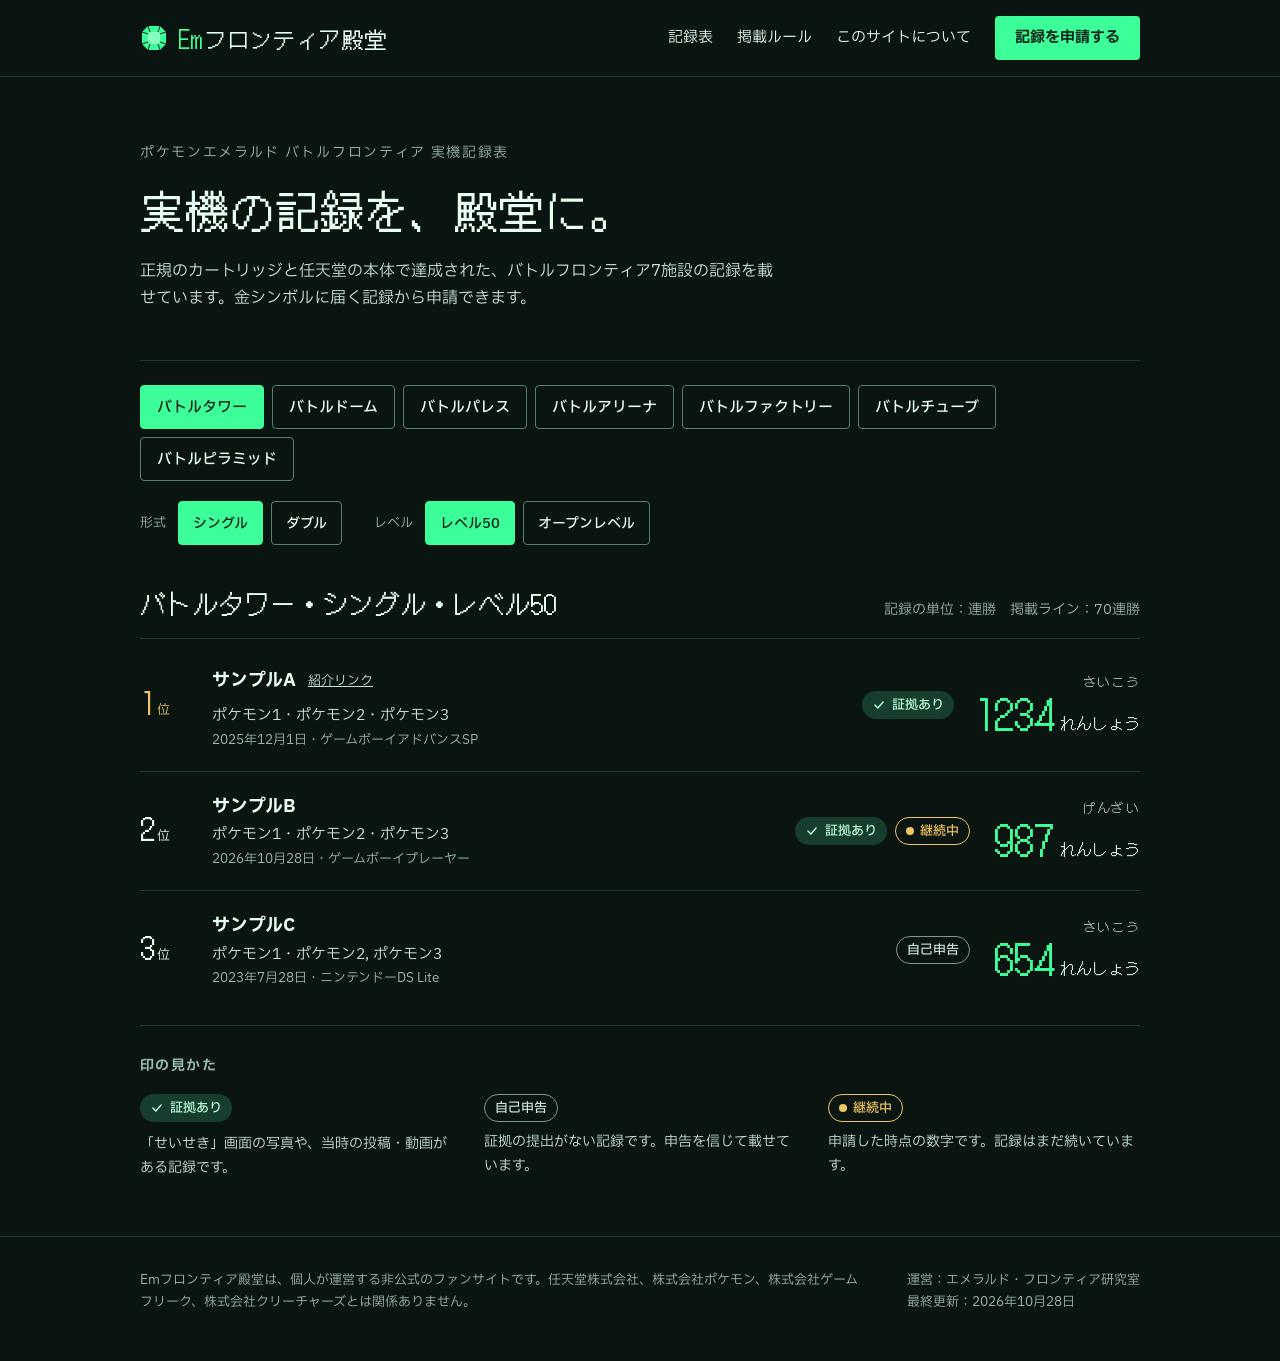
==== index.html @ 22b6093c "Emフロンティア殿堂のサイトを追加 記録表（index.html）、掲載ルール（rules.html）、このサイトについて（about.html）の3ページ。 記録は公開スプレッドシートのCSVから読" ====
<!doctype html>
<html lang="ja">
<head>
<meta charset="utf-8">
<meta name="viewport" content="width=device-width, initial-scale=1">
<title>Emフロンティア殿堂｜ポケモンエメラルド バトルフロンティア 実機記録表</title>
<meta name="description" content="ポケモンエメラルドのバトルフロンティア7施設の、実機での記録を載せる日本語の記録表です。個人が運営する非公式のファンサイトです。">
<link rel="icon" href="data:image/svg+xml,%3Csvg xmlns='http://www.w3.org/2000/svg' viewBox='0 0 28 28'%3E%3Cpolygon points='8,2 20,2 26,8 26,20 20,26 8,26 2,20 2,8' fill='%233CFF9A'/%3E%3Cpolygon points='10,8 18,8 20,10 20,18 18,20 10,20 8,18 8,10' fill='%23E6FFF0' fill-opacity='0.45'/%3E%3Cpath d='M8 2l2 6M20 2l-2 6M26 8l-6 2M26 20l-6-2M20 26l-2-6M8 26l2-6M2 20l6-2M2 8l6 2' stroke='%2306231A' stroke-width='1' fill='none'/%3E%3C/svg%3E">
<link rel="preconnect" href="https://fonts.googleapis.com">
<link rel="preconnect" href="https://fonts.gstatic.com" crossorigin>
<link rel="stylesheet" href="https://fonts.googleapis.com/css2?family=IBM+Plex+Sans+JP:wght@400;500;700&family=DotGothic16&display=swap">
<link rel="stylesheet" href="assets/style.css">
</head>
<body>

<header class="site-header">
  <div class="wrap">
    <a class="wordmark" href="./">
      <svg width="28" height="28" viewBox="0 0 28 28" aria-hidden="true"><polygon points="8,2 20,2 26,8 26,20 20,26 8,26 2,20 2,8" fill="#3CFF9A"></polygon><polygon points="10,8 18,8 20,10 20,18 18,20 10,20 8,18 8,10" fill="#E6FFF0" fill-opacity="0.45"></polygon><path d="M8 2l2 6M20 2l-2 6M26 8l-6 2M26 20l-6-2M20 26l-2-6M8 26l2-6M2 20l6-2M2 8l6 2" stroke="#06231A" stroke-width="1" fill="none"></path></svg>
      <span class="em">Em</span><span class="name">フロンティア殿堂</span>
    </a>
    <nav class="nav" aria-label="メインメニュー">
      <a href="#board" aria-current="page">記録表</a>
      <a href="rules.html">掲載ルール</a>
      <a href="about.html">このサイトについて</a>
      <a class="cta" href="about.html#apply" data-apply>記録を申請する</a>
    </nav>
  </div>
</header>

<main>
  <section class="hero wrap">
    <p class="eyebrow">ポケモンエメラルド バトルフロンティア 実機記録表</p>
    <h1>実機の記録を、殿堂に。</h1>
    <p class="lead">正規のカートリッジと任天堂の本体で達成された、バトルフロンティア7施設の記録を載せています。金シンボルに届く記録から申請できます。</p>
  </section>

  <section class="board wrap" id="board">
    <div class="facilities" role="group" aria-label="施設" id="facility-chips"></div>
    <div class="filters">
      <div class="filter" role="group" aria-label="形式" id="format-filter"><span class="label">形式</span></div>
      <div class="filter" role="group" aria-label="レベル" id="level-filter"><span class="label">レベル</span></div>
    </div>
    <div class="board-head">
      <h2 id="board-title"></h2>
      <p id="board-note"></p>
    </div>
    <ol class="records" id="records"></ol>
    <p class="status" id="status" role="status">読み込み中…</p>
    <noscript><p class="status">記録表を見るには、JavaScriptを有効にしてください。</p></noscript>
    <div class="empty" id="empty" hidden>
      <p class="title">この区分の記録は、まだありません。</p>
      <p class="body" id="empty-body"></p>
      <a href="about.html#apply" data-apply>記録を申請する</a>
    </div>

    <div class="legend">
      <h3>印の見かた</h3>
      <dl>
        <div><dt><span class="badge evidence"><svg width="14" height="14" viewBox="0 0 24 24" fill="none" stroke="currentColor" stroke-width="2.5" stroke-linecap="round" stroke-linejoin="round" aria-hidden="true"><path d="M5 12l5 5 9-10"></path></svg>証拠あり</span></dt><dd>「せいせき」画面の写真や、当時の投稿・動画がある記録です。</dd></div>
        <div><dt><span class="badge self">自己申告</span></dt><dd>証拠の提出がない記録です。申告を信じて載せています。</dd></div>
        <div><dt><span class="badge ongoing"><svg width="8" height="8" viewBox="0 0 8 8" aria-hidden="true"><circle cx="4" cy="4" r="4" fill="currentColor"></circle></svg>継続中</span></dt><dd>申請した時点の数字です。記録はまだ続いています。</dd></div>
      </dl>
    </div>
  </section>
</main>

<footer class="site-footer">
  <div class="wrap">
    <p>Emフロンティア殿堂は、個人が運営する非公式のファンサイトです。任天堂株式会社、株式会社ポケモン、株式会社ゲームフリーク、株式会社クリーチャーズとは関係ありません。</p>
    <div>
      <div>運営：<span data-channel>エメラルド・フロンティア研究室</span></div>
      <div id="updated-row" hidden>最終更新：<span id="updated"></span></div>
    </div>
  </div>
</footer>

<script src="assets/config.js"></script>
<script src="assets/app.js"></script>
</body>
</html>
---- assets/style.css ----
/* ==========================================================================
   Emフロンティア殿堂の見た目。
   前半は design-reference.html（承認済みの見本）の <style> をそのまま移したもの。
   色・文字・余白の値を変えるときは、運営者に確認する。
   ========================================================================== */
:root {
  --ground: #0A1411;
  --line: #1F3A30;
  --text: #E6FFF0;
  --text-2: #C9E4D8;
  --muted: #9BB8AC;
  --accent: #3CFF9A;
  --on-accent: #06231A;
  --gold: #F0C75E;
  --control-line: #55806F;
  --badge-bg: #173D2E;
  --badge-fg: #B8FFD9;
  --badge-line: #7C9A8E;
  --font-dot: 'DotGothic16', sans-serif;
  --font-body: 'IBM Plex Sans JP', sans-serif;
}
* { box-sizing: border-box; }
body { margin: 0; background: var(--ground); color: var(--text); font-family: var(--font-body); line-height: 1.7; }
a { color: var(--text); }
:focus-visible { outline: 2px solid var(--accent); outline-offset: 2px; }
.wrap { max-width: 1040px; margin: 0 auto; padding-left: 20px; padding-right: 20px; }

.site-header { border-bottom: 1px solid var(--line); }
.site-header .wrap { display: flex; flex-wrap: wrap; align-items: center; justify-content: space-between; gap: 12px 24px; padding-top: 16px; padding-bottom: 16px; }
.wordmark { display: flex; align-items: center; gap: 2px; min-height: 44px; text-decoration: none; font-family: var(--font-dot); line-height: 1; }
.wordmark svg { flex: 0 0 auto; margin-right: 8px; }
.wordmark .em { font-size: 24px; color: var(--accent); }
.wordmark .name { font-size: 22px; letter-spacing: 0.04em; }
.nav { display: flex; flex-wrap: wrap; align-items: center; gap: 8px 24px; }
.nav a { display: flex; align-items: center; min-height: 44px; text-decoration: none; font-size: 15px; }
.nav a.cta { padding: 0 20px; border-radius: 4px; background: var(--accent); color: var(--on-accent); font-weight: 700; }

.hero { padding-top: 64px; padding-bottom: 48px; }
.hero .eyebrow { margin: 0 0 16px; font-size: 14px; letter-spacing: 0.12em; color: var(--muted); }
.hero h1 { margin: 0 0 20px; font-family: var(--font-dot); font-size: 44px; line-height: 1.3; font-weight: 400; letter-spacing: 0.02em; }
.hero .lead { margin: 0; max-width: 640px; font-size: 16px; color: var(--text-2); }

.board { padding-bottom: 56px; }
.facilities { display: flex; flex-wrap: wrap; gap: 8px; padding-top: 24px; border-top: 1px solid var(--line); }
.filters { display: flex; flex-wrap: wrap; gap: 12px 32px; margin-top: 20px; }
.filter { display: flex; flex-wrap: wrap; align-items: center; gap: 8px; }
.filter .label { margin-right: 4px; font-size: 13px; color: var(--muted); }
.chip { min-height: 44px; padding: 0 16px; font-family: inherit; font-size: 15px; font-weight: 500; border-radius: 4px; cursor: pointer; background: transparent; color: var(--text); border: 1px solid var(--control-line); }
.filter .chip { padding: 0 14px; font-size: 14px; }
.chip[aria-pressed="true"] { background: var(--accent); color: var(--on-accent); border-color: var(--accent); }

.board-head { display: flex; flex-wrap: wrap; align-items: baseline; justify-content: space-between; gap: 8px 24px; margin-top: 40px; padding-bottom: 16px; }
.board-head h2 { margin: 0; font-family: var(--font-dot); font-size: 26px; line-height: 1.4; font-weight: 400; }
.board-head p { margin: 0; font-size: 14px; color: var(--muted); }

.records { list-style: none; margin: 0; padding: 0; }
.record { display: flex; flex-wrap: wrap; align-items: center; gap: 12px 20px; padding: 20px 0; border-top: 1px solid var(--line); }
.rank { flex: 0 0 52px; white-space: nowrap; }
.rank .num { font-family: var(--font-dot); font-size: 30px; line-height: 1; }
.rank .suffix { margin-left: 2px; font-size: 13px; }
.rank.first { color: var(--gold); }
.who { flex: 1 1 220px; min-width: 0; }
.who .line1 { display: flex; flex-wrap: wrap; align-items: center; gap: 0 12px; }
.who .name { font-size: 18px; font-weight: 700; }
.who .link { display: inline-flex; align-items: center; gap: 4px; min-height: 44px; color: var(--text-2); font-size: 13px; }
.who .team { font-size: 15px; color: var(--text-2); }
.who .meta { font-size: 13px; color: var(--muted); }
.badges { display: flex; flex-wrap: wrap; gap: 8px; }
.badge { display: inline-flex; align-items: center; gap: 6px; height: 28px; padding: 0 10px; border-radius: 14px; font-size: 13px; font-weight: 500; white-space: nowrap; }
.badge.evidence { background: var(--badge-bg); color: var(--badge-fg); }
.badge.self { border: 1px solid var(--badge-line); color: var(--text-2); }
.badge.ongoing { border: 1px solid var(--gold); color: var(--gold); }
a.badge { text-decoration: none; }
.score { flex: 0 0 auto; min-width: 150px; margin-left: auto; text-align: right; white-space: nowrap; font-family: var(--font-dot); }
.score .label { font-size: 13px; line-height: 1.4; letter-spacing: 0.1em; color: var(--muted); }
.score .num { font-size: 40px; line-height: 1.1; color: var(--accent); }
.score .unit { margin-left: 6px; font-size: 16px; color: var(--text-2); }

.empty { padding: 48px 0; border-top: 1px solid var(--line); }
.empty .title { margin: 0 0 8px; font-size: 18px; font-weight: 700; }
.empty .body { margin: 0 0 24px; font-size: 15px; color: var(--text-2); }
.empty a { display: inline-flex; align-items: center; min-height: 44px; padding: 0 20px; border-radius: 4px; border: 1px solid var(--accent); color: var(--accent); text-decoration: none; font-size: 15px; font-weight: 700; }

.legend { margin-top: 16px; padding-top: 28px; border-top: 1px solid var(--line); }
.legend h3 { margin: 0 0 16px; font-size: 14px; font-weight: 700; letter-spacing: 0.1em; color: var(--muted); }
.legend dl { display: flex; flex-wrap: wrap; gap: 20px 32px; margin: 0; }
.legend dl > div { flex: 1 1 240px; }
.legend dd { margin: 8px 0 0; font-size: 14px; color: var(--text-2); }

.site-footer { border-top: 1px solid var(--line); }
.site-footer .wrap { display: flex; flex-wrap: wrap; justify-content: space-between; gap: 16px 48px; padding-top: 32px; padding-bottom: 48px; font-size: 13px; color: var(--muted); }
.site-footer p { flex: 1 1 420px; margin: 0; }

/* ==========================================================================
   ここから下は、見本にない部分の追加。色と文字は、上の値（--text など）だけを使う。
   ========================================================================== */

/* hidden をつけた要素は必ず隠す（display: flex の指定に負けないように）。 */
[hidden] { display: none !important; }

/* 記録表の「読み込み中…」と「読み込めませんでした」。空の表（.empty）と同じ位置に出す。 */
.status { margin: 0; padding: 48px 0; border-top: 1px solid var(--line); font-size: 15px; color: var(--text-2); }
.status.error { font-size: 18px; font-weight: 700; color: var(--text); }

/* 小さなリンク（証拠ありの印、フッターの運営者名）の押せる範囲を、見た目を変えずに高さ44pxに広げる。 */
a.badge, .site-footer a { position: relative; }
a.badge::after, .site-footer a::after { content: ''; position: absolute; left: 0; right: 0; top: 50%; height: 44px; transform: translateY(-50%); }

/* 掲載ルール、このサイトについて（文章のページ）。ドット文字は見出しだけ。 */
.page { padding-top: 64px; padding-bottom: 56px; }
.page h1 { margin: 0 0 20px; font-family: var(--font-dot); font-size: 36px; line-height: 1.3; font-weight: 400; letter-spacing: 0.02em; }
.prose { max-width: 720px; font-size: 16px; color: var(--text-2); }
.prose h2 { margin: 48px 0 16px; padding-top: 24px; border-top: 1px solid var(--line); font-family: var(--font-dot); font-size: 24px; line-height: 1.4; font-weight: 400; color: var(--text); scroll-margin-top: 16px; }
.prose p { margin: 0 0 16px; }
.prose ul, .prose ol { margin: 0 0 16px; padding-left: 1.5em; }
.prose li { margin-bottom: 8px; }
.prose li > ul { margin-top: 8px; margin-bottom: 0; }
.prose strong { font-weight: 700; color: var(--text); }
.prose .table-wrap { margin: 0 0 16px; overflow-x: auto; }
.prose table { width: 100%; border-collapse: collapse; font-size: 15px; }
.prose th, .prose td { padding: 10px 16px 10px 0; text-align: left; vertical-align: top; border-bottom: 1px solid var(--line); }
.prose th:last-child, .prose td:last-child { padding-right: 0; }
.prose thead th { font-size: 13px; font-weight: 700; color: var(--muted); }
.prose .button { display: inline-flex; align-items: center; min-height: 44px; padding: 0 20px; border-radius: 4px; border: 1px solid var(--accent); color: var(--accent); text-decoration: none; font-size: 15px; font-weight: 700; }
.prose .textlink { display: inline-flex; align-items: center; min-height: 44px; }
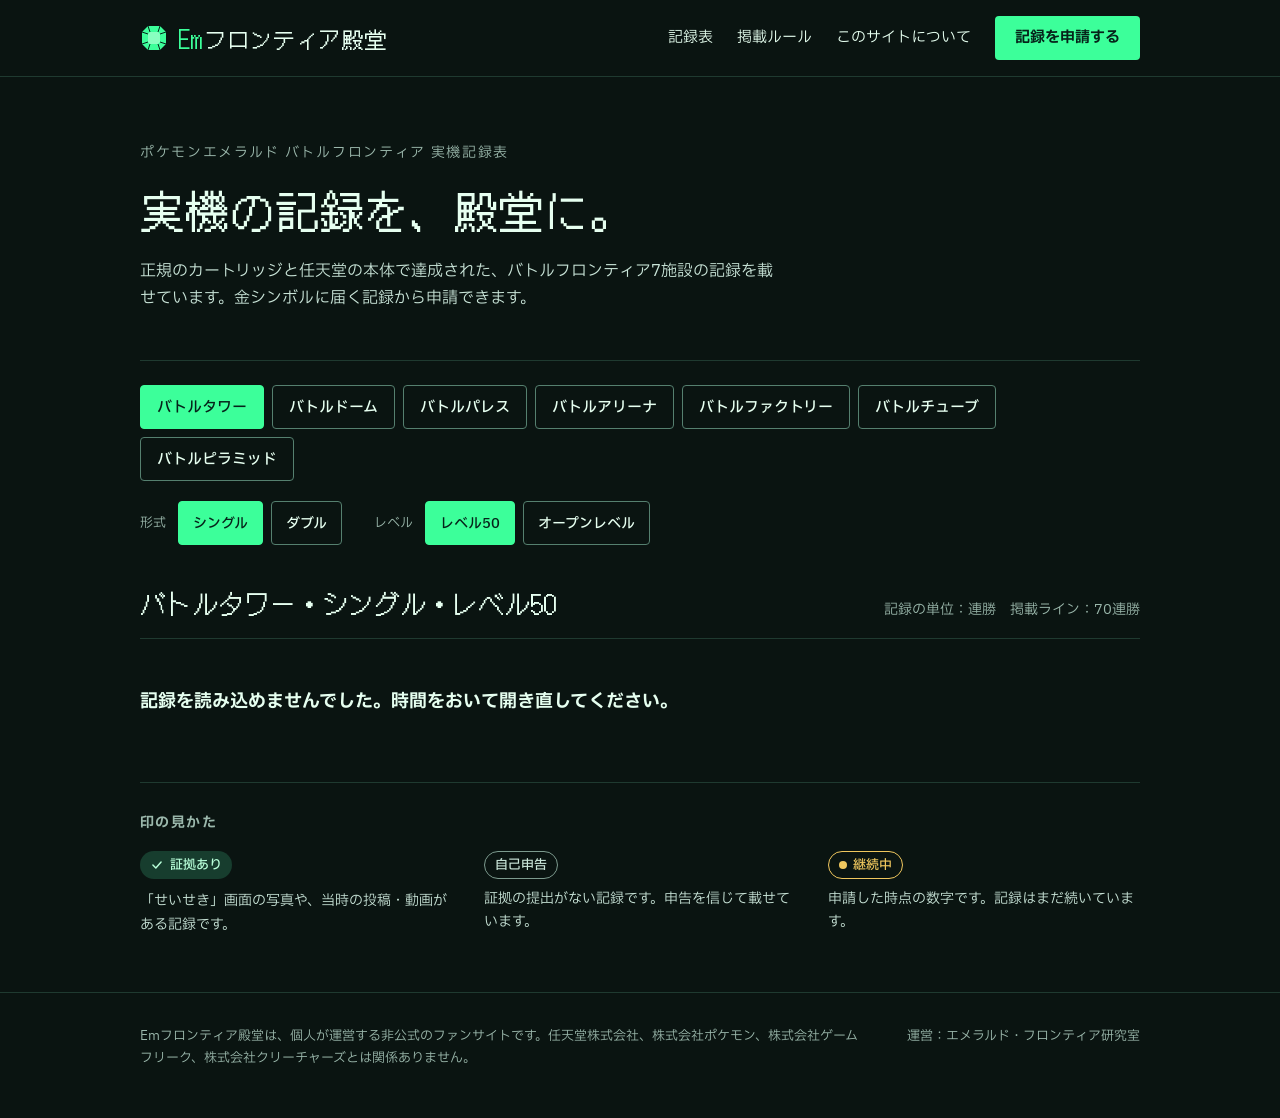
==== commit 15e9ac94: "プレイヤーごとの全記録ページを追加し、国や地域を問わず載せる方針に変更 - 記録表の名前を押すと player.html で、その人の全記録（記録表に出ない記録も）を区分ごとに見られる - 掲載ルール" ====
--- a/index.html
+++ b/index.html
@@ -4,7 +4,7 @@
 <meta charset="utf-8">
 <meta name="viewport" content="width=device-width, initial-scale=1">
 <title>Emフロンティア殿堂｜ポケモンエメラルド バトルフロンティア 実機記録表</title>
-<meta name="description" content="ポケモンエメラルドのバトルフロンティア7施設の、実機での記録を載せる日本語の記録表です。個人が運営する非公式のファンサイトです。">
+<meta name="description" content="ポケモンエメラルドのバトルフロンティア7施設の、実機での記録を、国や地域を問わず載せる記録表です。個人が運営する非公式のファンサイトです。">
 <link rel="icon" href="data:image/svg+xml,%3Csvg xmlns='http://www.w3.org/2000/svg' viewBox='0 0 28 28'%3E%3Cpolygon points='8,2 20,2 26,8 26,20 20,26 8,26 2,20 2,8' fill='%233CFF9A'/%3E%3Cpolygon points='10,8 18,8 20,10 20,18 18,20 10,20 8,18 8,10' fill='%23E6FFF0' fill-opacity='0.45'/%3E%3Cpath d='M8 2l2 6M20 2l-2 6M26 8l-6 2M26 20l-6-2M20 26l-2-6M8 26l2-6M2 20l6-2M2 8l6 2' stroke='%2306231A' stroke-width='1' fill='none'/%3E%3C/svg%3E">
 <link rel="preconnect" href="https://fonts.googleapis.com">
 <link rel="preconnect" href="https://fonts.gstatic.com" crossorigin>
--- a/assets/style.css
+++ b/assets/style.css
@@ -123,3 +123,18 @@
 .prose thead th { font-size: 13px; font-weight: 700; color: var(--muted); }
 .prose .button { display: inline-flex; align-items: center; min-height: 44px; padding: 0 20px; border-radius: 4px; border: 1px solid var(--accent); color: var(--accent); text-decoration: none; font-size: 15px; font-weight: 700; }
 .prose .textlink { display: inline-flex; align-items: center; min-height: 44px; }
+
+/* 記録表の名前。押すとプレイヤーごとのページを開く。下線は控えめにし、押せる範囲は高さ44pxに広げる。 */
+.who a.name { position: relative; text-decoration: underline; text-decoration-color: var(--control-line); text-decoration-thickness: 1px; text-underline-offset: 4px; }
+.who a.name:hover { text-decoration-color: var(--text); }
+.who a.name::after { content: ''; position: absolute; left: 0; right: 0; top: 50%; height: 44px; transform: translateY(-50%); }
+
+/* 画面には出さず、読み上げにだけ使う文字。 */
+.visually-hidden { position: absolute; width: 1px; height: 1px; margin: -1px; padding: 0; overflow: hidden; clip: rect(0 0 0 0); white-space: nowrap; border: 0; }
+
+/* プレイヤーごとのページ（player.html）。 */
+.page .back { margin: -16px 0 8px; font-size: 14px; }
+.page .back a, .player-board .board-head a { display: inline-flex; align-items: center; min-height: 44px; color: var(--text-2); }
+.player-summary { margin: 0; font-size: 16px; color: var(--text-2); }
+.player-note { margin: 8px 0 0; font-size: 14px; color: var(--muted); }
+.rank.off { color: var(--muted); }
